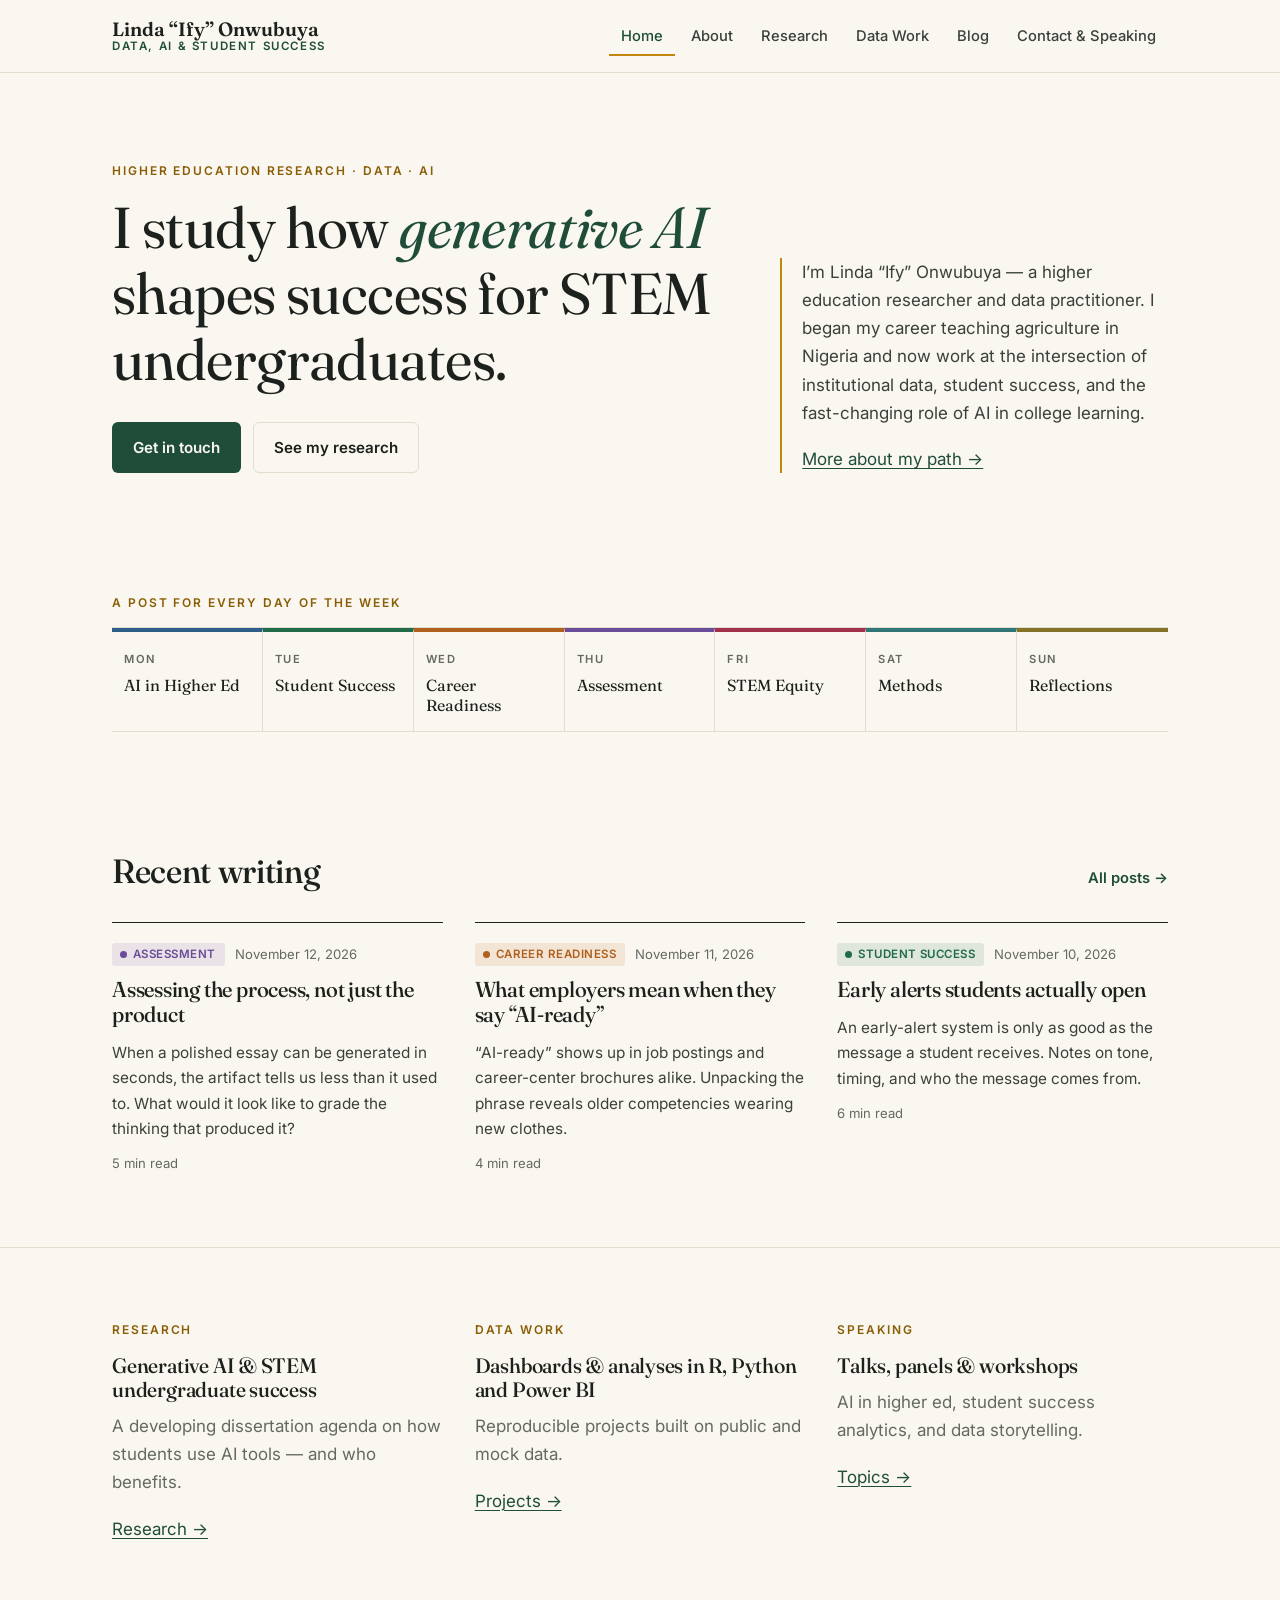
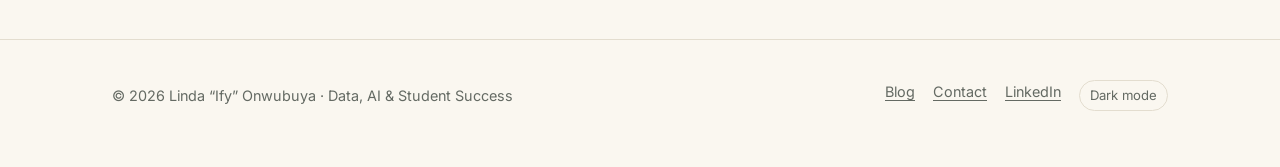
==== index.html @ b6c1badb "Build personal academic site with weekday-themed blog Six pages (Home, About, Research, Data Work, B" ====
<!doctype html>
<html lang="en">
<head>
<meta charset="utf-8">
<meta name="viewport" content="width=device-width, initial-scale=1">
<title>Linda “Ify” Onwubuya · Data, AI &amp; Student Success</title>
<meta name="description" content="Higher education researcher studying how generative AI shapes success for STEM undergraduates.">
<link rel="preconnect" href="https://fonts.googleapis.com">
<link rel="preconnect" href="https://fonts.gstatic.com" crossorigin>
<link href="https://fonts.googleapis.com/css2?family=Fraunces:ital,opsz,wght@0,9..144,400;0,9..144,500;0,9..144,600;1,9..144,400&family=Inter:wght@400;500;600&display=swap" rel="stylesheet">
<link rel="stylesheet" href="assets/css/style.css">
<link rel="icon" href="assets/img/favicon.svg" type="image/svg+xml">
</head>
<body>
<a class="skip" href="#main">Skip to content</a>
<header class="site-header">
  <div class="wrap">
    <a class="brand" href="index.html">
      <span class="brand-name">Linda “Ify” Onwubuya</span>
      <span class="brand-tag">Data, AI &amp; Student Success</span>
    </a>
    <button class="nav-toggle" aria-expanded="false" aria-controls="site-nav">Menu</button>
    <nav class="nav" id="site-nav" aria-label="Main">
      <a href="index.html" aria-current="page">Home</a>
      <a href="about.html">About</a>
      <a href="research.html">Research</a>
      <a href="data.html">Data Work</a>
      <a href="blog.html">Blog</a>
      <a href="contact.html">Contact & Speaking</a>
    </nav>
  </div>
</header>
<main id="main">

<section class="hero">
  <div class="wrap hero-grid">
    <div>
      <p class="eyebrow">Higher education research · Data · AI</p>
      <h1>I study how <em>generative AI</em> shapes success for STEM undergraduates.</h1>
      <div class="btn-row">
        <a class="btn btn-primary" href="contact.html">Get in touch</a>
        <a class="btn btn-ghost" href="research.html">See my research</a>
      </div>
    </div>
    <aside class="hero-aside">
      <p>I’m Linda “Ify” Onwubuya — a higher education researcher and data practitioner. I began my career teaching agriculture in Nigeria and now work at the intersection of institutional data, student success, and the fast-changing role of AI in college learning.</p>
      <p><a href="about.html">More about my path →</a></p>
    </aside>
  </div>
</section>

<section class="section-tight">
  <div class="wrap">
    <p class="eyebrow">A post for every day of the week</p>
    <nav class="rhythm" aria-label="Blog themes by weekday">
  <a href="blog.html?theme=ai" data-theme="ai"><span class="day">Mon</span><span class="theme">AI in Higher Ed</span></a>
  <a href="blog.html?theme=success" data-theme="success"><span class="day">Tue</span><span class="theme">Student Success</span></a>
  <a href="blog.html?theme=career" data-theme="career"><span class="day">Wed</span><span class="theme">Career Readiness</span></a>
  <a href="blog.html?theme=assessment" data-theme="assessment"><span class="day">Thu</span><span class="theme">Assessment</span></a>
  <a href="blog.html?theme=equity" data-theme="equity"><span class="day">Fri</span><span class="theme">STEM Equity</span></a>
  <a href="blog.html?theme=methods" data-theme="methods"><span class="day">Sat</span><span class="theme">Methods</span></a>
  <a href="blog.html?theme=reflections" data-theme="reflections"><span class="day">Sun</span><span class="theme">Reflections</span></a>
</nav>
  </div>
</section>

<section class="section">
  <div class="wrap">
    <div class="section-head">
      <h2>Recent writing</h2>
      <a href="blog.html">All posts →</a>
    </div>
    <div class="cards cards-3" id="featured-posts">
      <noscript><p>Read the latest posts on the <a href="blog.html">blog</a>.</p></noscript>
    </div>
  </div>
</section>

<section class="section">
  <div class="wrap cards cards-3">
    <div>
      <p class="eyebrow">Research</p>
      <h3>Generative AI &amp; STEM undergraduate success</h3>
      <p class="muted">A developing dissertation agenda on how students use AI tools — and who benefits.</p>
      <a href="research.html">Research →</a>
    </div>
    <div>
      <p class="eyebrow">Data work</p>
      <h3>Dashboards &amp; analyses in R, Python and Power BI</h3>
      <p class="muted">Reproducible projects built on public and mock data.</p>
      <a href="data.html">Projects →</a>
    </div>
    <div>
      <p class="eyebrow">Speaking</p>
      <h3>Talks, panels &amp; workshops</h3>
      <p class="muted">AI in higher ed, student success analytics, and data storytelling.</p>
      <a href="contact.html">Topics →</a>
    </div>
  </div>
</section>
</main>
<footer class="site-footer">
  <div class="wrap">
    <span>© <span id="year">2026</span> Linda “Ify” Onwubuya · Data, AI &amp; Student Success</span>
    <div class="foot-links">
      <a href="blog.html">Blog</a>
      <a href="contact.html">Contact</a>
      <a href="https://www.linkedin.com/in/your-profile" rel="noopener">LinkedIn</a>
      <button class="theme-btn" type="button">Dark mode</button>
    </div>
  </div>
</footer>
<script src="assets/js/posts.js"></script>
<script src="assets/js/main.js"></script>
</body>
</html>
---- assets/css/style.css ----
/* ==========================================================================
   Data, AI & Student Success — Linda "Ify" Onwubuya
   Editorial, journal-like styles. Deep green + warm amber on off-white.
   ========================================================================== */

:root {
  --bg: #FAF7F0;
  --surface: #FFFFFF;
  --ink: #1C211D;
  --ink-soft: #3A403B;
  --muted: #646A63;
  --rule: #E3DDCF;
  --green: #1F4D3A;
  --green-deep: #163A2B;
  --green-tint: #E5EDE7;
  --amber: #C2850F;
  --amber-ink: #8A5D06;
  --amber-tint: #F6EAD0;
  --focus: #C2850F;

  /* Theme tags — one per weekday */
  --t-ai: #2F5D8A;          /* Mon */
  --t-success: #1F6B4A;     /* Tue */
  --t-career: #B0601C;      /* Wed */
  --t-assessment: #6A4C98;  /* Thu */
  --t-equity: #A3304A;      /* Fri */
  --t-methods: #2F7476;     /* Sat */
  --t-reflections: #857226; /* Sun */
  --tag-tint: 12%;

  --serif: "Fraunces", Georgia, "Times New Roman", serif;
  --sans: "Inter", system-ui, -apple-system, "Segoe UI", Roboto, sans-serif;
  --measure: 68ch;
  --wrap: 1120px;
  --radius: 6px;
  color-scheme: light;
}

@media (prefers-color-scheme: dark) {
  :root:not([data-theme="light"]) {
    --bg: #141815;
    --surface: #1B201C;
    --ink: #ECE8DE;
    --ink-soft: #D3CFC4;
    --muted: #A4A99F;
    --rule: #2E352F;
    --green: #8CC3A6;
    --green-deep: #A9D5BC;
    --green-tint: #1F2E25;
    --amber: #E3A93A;
    --amber-ink: #EBB957;
    --amber-tint: #33291A;
    --t-ai: #7FA9D6;
    --t-success: #6FC198;
    --t-career: #E3975A;
    --t-assessment: #B39BE0;
    --t-equity: #E07F94;
    --t-methods: #6FC0C2;
    --t-reflections: #CDB860;
    --tag-tint: 18%;
    color-scheme: dark;
  }
}
:root[data-theme="dark"] {
  --bg: #141815;
  --surface: #1B201C;
  --ink: #ECE8DE;
  --ink-soft: #D3CFC4;
  --muted: #A4A99F;
  --rule: #2E352F;
  --green: #8CC3A6;
  --green-deep: #A9D5BC;
  --green-tint: #1F2E25;
  --amber: #E3A93A;
  --amber-ink: #EBB957;
  --amber-tint: #33291A;
  --t-ai: #7FA9D6;
  --t-success: #6FC198;
  --t-career: #E3975A;
  --t-assessment: #B39BE0;
  --t-equity: #E07F94;
  --t-methods: #6FC0C2;
  --t-reflections: #CDB860;
  --tag-tint: 18%;
  color-scheme: dark;
}

/* ---------- Base ---------- */
*, *::before, *::after { box-sizing: border-box; }
html { -webkit-text-size-adjust: 100%; scroll-behavior: smooth; }
body {
  margin: 0;
  background: var(--bg);
  color: var(--ink);
  font-family: var(--sans);
  font-size: 17px;
  line-height: 1.65;
  -webkit-font-smoothing: antialiased;
}
img, svg { max-width: 100%; display: block; }
a { color: var(--green); text-decoration-thickness: 1px; text-underline-offset: 3px; }
a:hover { color: var(--amber-ink); }
:focus-visible { outline: 2px solid var(--focus); outline-offset: 3px; border-radius: 2px; }

h1, h2, h3, h4 {
  font-family: var(--serif);
  font-weight: 500;
  line-height: 1.15;
  letter-spacing: -0.01em;
  color: var(--ink);
  margin: 0 0 .5em;
  font-variation-settings: "opsz" 72;
}
h1 { font-size: clamp(2.2rem, 5vw, 3.6rem); }
h2 { font-size: clamp(1.6rem, 3vw, 2.1rem); }
h3 { font-size: 1.3rem; }
p { margin: 0 0 1.1em; }

.wrap { max-width: var(--wrap); margin: 0 auto; padding: 0 16px; }
@media (min-width: 720px) { .wrap { padding: 0 32px; } }

.skip { position: absolute; left: -999px; top: 0; background: var(--green); color: #fff; padding: 8px 12px; z-index: 10; }
.skip:focus { left: 8px; top: 8px; }

/* ---------- Header ---------- */
.site-header { border-bottom: 1px solid var(--rule); background: var(--bg); position: sticky; top: 0; z-index: 5; }
.site-header .wrap { display: flex; align-items: center; justify-content: space-between; gap: 16px; min-height: 72px; }
.brand { text-decoration: none; color: var(--ink); display: flex; flex-direction: column; line-height: 1.15; }
.brand-name { font-family: var(--serif); font-size: 1.2rem; font-weight: 600; }
.brand-tag { font-size: .72rem; letter-spacing: .14em; text-transform: uppercase; color: var(--green); font-weight: 600; }
.brand:hover { color: var(--ink); }

.nav { display: flex; gap: 4px; align-items: center; }
.nav a {
  text-decoration: none; color: var(--ink-soft); font-size: .92rem; font-weight: 500;
  padding: 8px 12px; border-radius: var(--radius);
}
.nav a:hover { color: var(--green); background: var(--green-tint); }
.nav a[aria-current="page"] { color: var(--green); box-shadow: inset 0 -2px 0 var(--amber); border-radius: 0; }

.nav-toggle {
  display: none; background: none; border: 1px solid var(--rule); color: var(--ink);
  padding: 8px 12px; border-radius: var(--radius); font: inherit; font-size: .9rem; cursor: pointer;
}
@media (max-width: 860px) {
  .nav-toggle { display: inline-block; }
  .nav {
    display: none; position: absolute; top: 72px; left: 0; right: 0; flex-direction: column; align-items: stretch;
    background: var(--bg); border-bottom: 1px solid var(--rule); padding: 8px 16px 16px;
  }
  .nav.open { display: flex; }
  .nav a[aria-current="page"] { box-shadow: inset 3px 0 0 var(--amber); }
}

/* ---------- Sections ---------- */
main { display: block; }
.section { padding: 72px 0; }
.section + .section { border-top: 1px solid var(--rule); }
.section-tight { padding: 48px 0; }
.eyebrow {
  font-size: .75rem; font-weight: 600; letter-spacing: .16em; text-transform: uppercase;
  color: var(--amber-ink); margin: 0 0 14px;
}
.lede { font-size: 1.2rem; color: var(--ink-soft); max-width: var(--measure); }
.prose { max-width: var(--measure); }
.prose h2 { margin-top: 1.6em; }
.prose h3 { margin-top: 1.4em; }
.muted { color: var(--muted); }
.small { font-size: .88rem; }

.page-head { padding: 72px 0 40px; }
.page-head h1 { max-width: 20ch; }
.page-head .lede { margin-top: 12px; }

/* ---------- Hero ---------- */
.hero { padding: 88px 0 72px; }
.hero h1 { max-width: 18ch; font-weight: 400; }
.hero h1 em { font-style: italic; color: var(--green); }
.hero-grid { display: grid; gap: 48px; align-items: end; }
@media (min-width: 900px) { .hero-grid { grid-template-columns: 1.6fr 1fr; } }
.hero-aside { border-left: 2px solid var(--amber); padding-left: 20px; color: var(--ink-soft); }
.hero-aside p:last-child { margin-bottom: 0; }

/* ---------- Buttons ---------- */
.btn {
  display: inline-flex; align-items: center; gap: 8px; font: inherit; font-weight: 600; font-size: .95rem;
  text-decoration: none; padding: 12px 20px; border-radius: var(--radius); border: 1px solid transparent; cursor: pointer;
}
.btn-primary { background: var(--green); color: var(--bg); }
.btn-primary:hover { background: var(--green-deep); color: var(--bg); }
.btn-ghost { border-color: var(--rule); color: var(--ink); background: transparent; }
.btn-ghost:hover { border-color: var(--green); color: var(--green); }
.btn-row { display: flex; flex-wrap: wrap; gap: 12px; margin-top: 28px; }

/* ---------- Theme tags (signature) ---------- */
.tag {
  --c: var(--green);
  display: inline-flex; align-items: center; gap: 6px; white-space: nowrap;
  font-size: .72rem; font-weight: 600; letter-spacing: .04em; text-transform: uppercase;
  color: var(--c); background: color-mix(in srgb, var(--c) var(--tag-tint), transparent);
  padding: 4px 9px 4px 8px; border-radius: 3px; text-decoration: none; line-height: 1.3;
}
.tag::before { content: ""; width: 7px; height: 7px; border-radius: 50%; background: var(--c); flex: none; }
.tag[data-theme="ai"]          { --c: var(--t-ai); }
.tag[data-theme="success"]     { --c: var(--t-success); }
.tag[data-theme="career"]      { --c: var(--t-career); }
.tag[data-theme="assessment"]  { --c: var(--t-assessment); }
.tag[data-theme="equity"]      { --c: var(--t-equity); }
.tag[data-theme="methods"]     { --c: var(--t-methods); }
.tag[data-theme="reflections"] { --c: var(--t-reflections); }

/* Weekday rhythm strip */
.rhythm { display: grid; grid-template-columns: repeat(7, minmax(0, 1fr)); gap: 0; border-top: 1px solid var(--rule); border-bottom: 1px solid var(--rule); }
.rhythm a {
  --c: var(--green);
  display: block; padding: 18px 12px 16px; text-decoration: none; color: var(--ink);
  border-top: 4px solid var(--c); border-right: 1px solid var(--rule); transition: background .15s;
}
.rhythm a:last-child { border-right: 0; }
.rhythm a:hover { background: color-mix(in srgb, var(--c) 8%, transparent); color: var(--ink); }
.rhythm .day { display: block; font-size: .7rem; letter-spacing: .14em; text-transform: uppercase; color: var(--muted); font-weight: 600; }
.rhythm .theme { display: block; font-family: var(--serif); font-size: 1rem; line-height: 1.25; margin-top: 6px; }
.rhythm a[data-theme="ai"] { --c: var(--t-ai); }
.rhythm a[data-theme="success"] { --c: var(--t-success); }
.rhythm a[data-theme="career"] { --c: var(--t-career); }
.rhythm a[data-theme="assessment"] { --c: var(--t-assessment); }
.rhythm a[data-theme="equity"] { --c: var(--t-equity); }
.rhythm a[data-theme="methods"] { --c: var(--t-methods); }
.rhythm a[data-theme="reflections"] { --c: var(--t-reflections); }
@media (max-width: 820px) {
  .rhythm { grid-template-columns: 1fr; }
  .rhythm a { border-top: 0; border-left: 4px solid var(--c); border-right: 0; border-bottom: 1px solid var(--rule); display: flex; gap: 16px; align-items: baseline; padding: 12px 14px; }
  .rhythm a:last-child { border-bottom: 0; }
  .rhythm .day { width: 3.5em; flex: none; }
  .rhythm .theme { margin-top: 0; }
}

/* ---------- Post cards / list ---------- */
.section-head { display: flex; justify-content: space-between; align-items: baseline; gap: 16px; flex-wrap: wrap; margin-bottom: 32px; }
.section-head h2 { margin: 0; }
.section-head a { font-size: .92rem; font-weight: 600; text-decoration: none; }

.cards { display: grid; gap: 32px; }
@media (min-width: 760px) { .cards-3 { grid-template-columns: repeat(3, 1fr); } .cards-2 { grid-template-columns: repeat(2, 1fr); } }

.post-card { display: flex; flex-direction: column; gap: 12px; padding-top: 20px; border-top: 1px solid var(--ink); }
.post-card h3 { margin: 0; font-size: 1.35rem; }
.post-card h3 a { color: var(--ink); text-decoration: none; }
.post-card h3 a:hover { color: var(--green); }
.post-card p { margin: 0; color: var(--ink-soft); font-size: .96rem; }
.meta { display: flex; flex-wrap: wrap; align-items: center; gap: 10px; font-size: .82rem; color: var(--muted); }

.post-list { list-style: none; margin: 0; padding: 0; }
.post-row { display: grid; gap: 8px 32px; padding: 28px 0; border-bottom: 1px solid var(--rule); }
.post-row:first-child { border-top: 1px solid var(--rule); }
@media (min-width: 760px) { .post-row { grid-template-columns: 170px 1fr; } }
.post-row .when { font-size: .85rem; color: var(--muted); padding-top: 4px; }
.post-row .when strong { display: block; color: var(--ink-soft); font-weight: 600; }
.post-row h3 { margin: 8px 0 6px; font-size: 1.45rem; }
.post-row h3 a { color: var(--ink); text-decoration: none; }
.post-row h3 a:hover { color: var(--green); }
.post-row p { margin: 0; color: var(--ink-soft); max-width: 62ch; }

/* Filter chips */
.filters { display: flex; flex-wrap: wrap; gap: 8px; margin: 0 0 36px; padding: 0; list-style: none; }
.chip {
  --c: var(--ink);
  font: inherit; font-size: .85rem; font-weight: 500; cursor: pointer;
  display: inline-flex; align-items: center; gap: 8px;
  padding: 7px 14px; border-radius: 999px; border: 1px solid var(--rule); background: var(--surface); color: var(--ink-soft);
}
.chip .dot { width: 8px; height: 8px; border-radius: 50%; background: var(--c); }
.chip .d { font-size: .7rem; letter-spacing: .1em; text-transform: uppercase; color: var(--muted); }
.chip:hover { border-color: var(--c); }
.chip[aria-pressed="true"] { background: var(--c); border-color: var(--c); color: var(--bg); }
.chip[aria-pressed="true"] .dot { background: var(--bg); }
.chip[aria-pressed="true"] .d { color: var(--bg); opacity: .8; }
.chip[data-theme="all"] { --c: var(--green); }
.chip[data-theme="ai"] { --c: var(--t-ai); }
.chip[data-theme="success"] { --c: var(--t-success); }
.chip[data-theme="career"] { --c: var(--t-career); }
.chip[data-theme="assessment"] { --c: var(--t-assessment); }
.chip[data-theme="equity"] { --c: var(--t-equity); }
.chip[data-theme="methods"] { --c: var(--t-methods); }
.chip[data-theme="reflections"] { --c: var(--t-reflections); }
.filter-status { font-size: .9rem; color: var(--muted); margin: -20px 0 16px; min-height: 1.5em; }

/* ---------- Article ---------- */
.article-head { padding: 64px 0 24px; max-width: var(--measure); }
.article-head h1 { font-size: clamp(2rem, 4.5vw, 3rem); }
.article-body { max-width: var(--measure); padding-bottom: 72px; font-size: 1.06rem; }
.article-body h2 { font-size: 1.55rem; margin-top: 1.8em; }
.article-body blockquote {
  margin: 1.6em 0; padding: 4px 0 4px 20px; border-left: 3px solid var(--amber);
  font-family: var(--serif); font-size: 1.25rem; line-height: 1.45; color: var(--ink);
}
.article-body ul { padding-left: 1.2em; }
.article-body li { margin-bottom: .4em; }
.article-foot { border-top: 1px solid var(--rule); padding-top: 24px; display: flex; justify-content: space-between; flex-wrap: wrap; gap: 12px; }

/* ---------- Two-column + lists ---------- */
.split { display: grid; gap: 48px; }
@media (min-width: 900px) { .split { grid-template-columns: 240px 1fr; } .split > :first-child { position: sticky; top: 100px; align-self: start; } }
.split h2 { font-size: 1.5rem; }

.entries { list-style: none; margin: 0; padding: 0; }
.entries li { padding: 18px 0; border-bottom: 1px solid var(--rule); }
.entries li:first-child { padding-top: 0; }
.entries .yr { font-size: .8rem; font-weight: 600; letter-spacing: .08em; color: var(--amber-ink); display: block; margin-bottom: 4px; }
.entries .title { font-family: var(--serif); font-size: 1.12rem; color: var(--ink); }
.entries .venue { color: var(--muted); font-size: .92rem; display: block; margin-top: 4px; }
.status {
  display: inline-block; font-size: .7rem; font-weight: 600; letter-spacing: .08em; text-transform: uppercase;
  border: 1px solid var(--rule); color: var(--muted); padding: 1px 7px; border-radius: 3px; margin-left: 6px; vertical-align: 2px;
}
.placeholder { background: var(--amber-tint); color: var(--amber-ink); padding: 0 4px; border-radius: 2px; font-size: .9em; }

/* Timeline (About) */
.timeline { list-style: none; margin: 0; padding: 0; border-left: 2px solid var(--rule); }
.timeline li { position: relative; padding: 0 0 36px 28px; }
.timeline li::before {
  content: ""; position: absolute; left: -7px; top: 8px; width: 12px; height: 12px; border-radius: 50%;
  background: var(--bg); border: 2px solid var(--green);
}
.timeline li:last-child { padding-bottom: 0; }
.timeline li:last-child::before { background: var(--amber); border-color: var(--amber); }
.timeline .place { font-size: .78rem; font-weight: 600; letter-spacing: .12em; text-transform: uppercase; color: var(--green); }
.timeline h3 { margin: 4px 0 8px; }
.timeline p { color: var(--ink-soft); margin: 0; max-width: 60ch; }

/* Callout */
.callout {
  background: var(--surface); border: 1px solid var(--rule); border-radius: var(--radius); padding: 28px;
  display: flex; flex-wrap: wrap; gap: 20px; justify-content: space-between; align-items: center;
}
.callout h3 { margin: 0 0 4px; }
.callout p { margin: 0; color: var(--ink-soft); }

/* ---------- Project cards (Data Work) ---------- */
.project { background: var(--surface); border: 1px solid var(--rule); border-radius: var(--radius); overflow: hidden; display: flex; flex-direction: column; }
.project-fig { border-bottom: 1px solid var(--rule); padding: 20px 20px 12px; background: var(--bg); }
.project-fig svg { width: 100%; height: auto; }
.project-body { padding: 24px; display: flex; flex-direction: column; gap: 12px; flex: 1; }
.project-body h3 { margin: 0; }
.project-body p { margin: 0; color: var(--ink-soft); font-size: .96rem; }
.tools { display: flex; flex-wrap: wrap; gap: 6px; }
.tool { font-size: .75rem; font-weight: 600; padding: 3px 8px; border-radius: 3px; background: var(--green-tint); color: var(--green); }
.project dl { margin: 4px 0 0; display: grid; grid-template-columns: auto 1fr; gap: 4px 12px; font-size: .86rem; }
.project dt { color: var(--muted); }
.project dd { margin: 0; color: var(--ink-soft); }
.project-links { margin-top: auto; padding-top: 8px; display: flex; gap: 16px; font-size: .9rem; font-weight: 600; }
.project-links a { text-decoration: none; }
.project-links a:hover { text-decoration: underline; }

/* Chart text inside SVG figures */
.fig-label { font: 600 11px var(--sans); fill: var(--muted); letter-spacing: .04em; }
.fig-value { font: 600 11px var(--sans); fill: var(--ink-soft); }
.fig-axis { stroke: var(--rule); stroke-width: 1; }
.fig-green { fill: var(--green); }
.fig-amber { fill: var(--amber); }
.fig-line-green { stroke: var(--green); }
.fig-line-amber { stroke: var(--amber); }
.fig-soft { fill: var(--green-tint); }

/* ---------- Topics (Contact) ---------- */
.topics { display: grid; gap: 0; counter-reset: t; }
@media (min-width: 760px) { .topics { grid-template-columns: repeat(2, 1fr); column-gap: 48px; } }
.topic { padding: 22px 0; border-top: 1px solid var(--rule); counter-increment: t; }
.topic h3 { margin: 0 0 6px; font-size: 1.2rem; }
.topic h3::before { content: counter(t, decimal-leading-zero); font-family: var(--sans); font-size: .75rem; font-weight: 600; color: var(--amber-ink); margin-right: 10px; letter-spacing: .08em; vertical-align: 3px; }
.topic p { margin: 0; color: var(--ink-soft); font-size: .96rem; }

.contact-list { list-style: none; margin: 0; padding: 0; }
.contact-list li { display: grid; grid-template-columns: 110px 1fr; gap: 12px; padding: 14px 0; border-bottom: 1px solid var(--rule); }
.contact-list .k { font-size: .78rem; font-weight: 600; letter-spacing: .12em; text-transform: uppercase; color: var(--muted); padding-top: 3px; }
.contact-list a { word-break: break-word; }

/* ---------- Footer ---------- */
.site-footer { border-top: 1px solid var(--rule); padding: 40px 0 56px; margin-top: 24px; font-size: .9rem; color: var(--muted); }
.site-footer .wrap { display: flex; flex-wrap: wrap; justify-content: space-between; gap: 16px; align-items: center; }
.site-footer a { color: var(--muted); }
.site-footer a:hover { color: var(--green); }
.foot-links { display: flex; gap: 18px; flex-wrap: wrap; }
.theme-btn { background: none; border: 1px solid var(--rule); color: var(--muted); font: inherit; font-size: .82rem; padding: 4px 10px; border-radius: 999px; cursor: pointer; }
.theme-btn:hover { color: var(--green); border-color: var(--green); }

@media (prefers-reduced-motion: reduce) { html { scroll-behavior: auto; } * { transition: none !important; } }
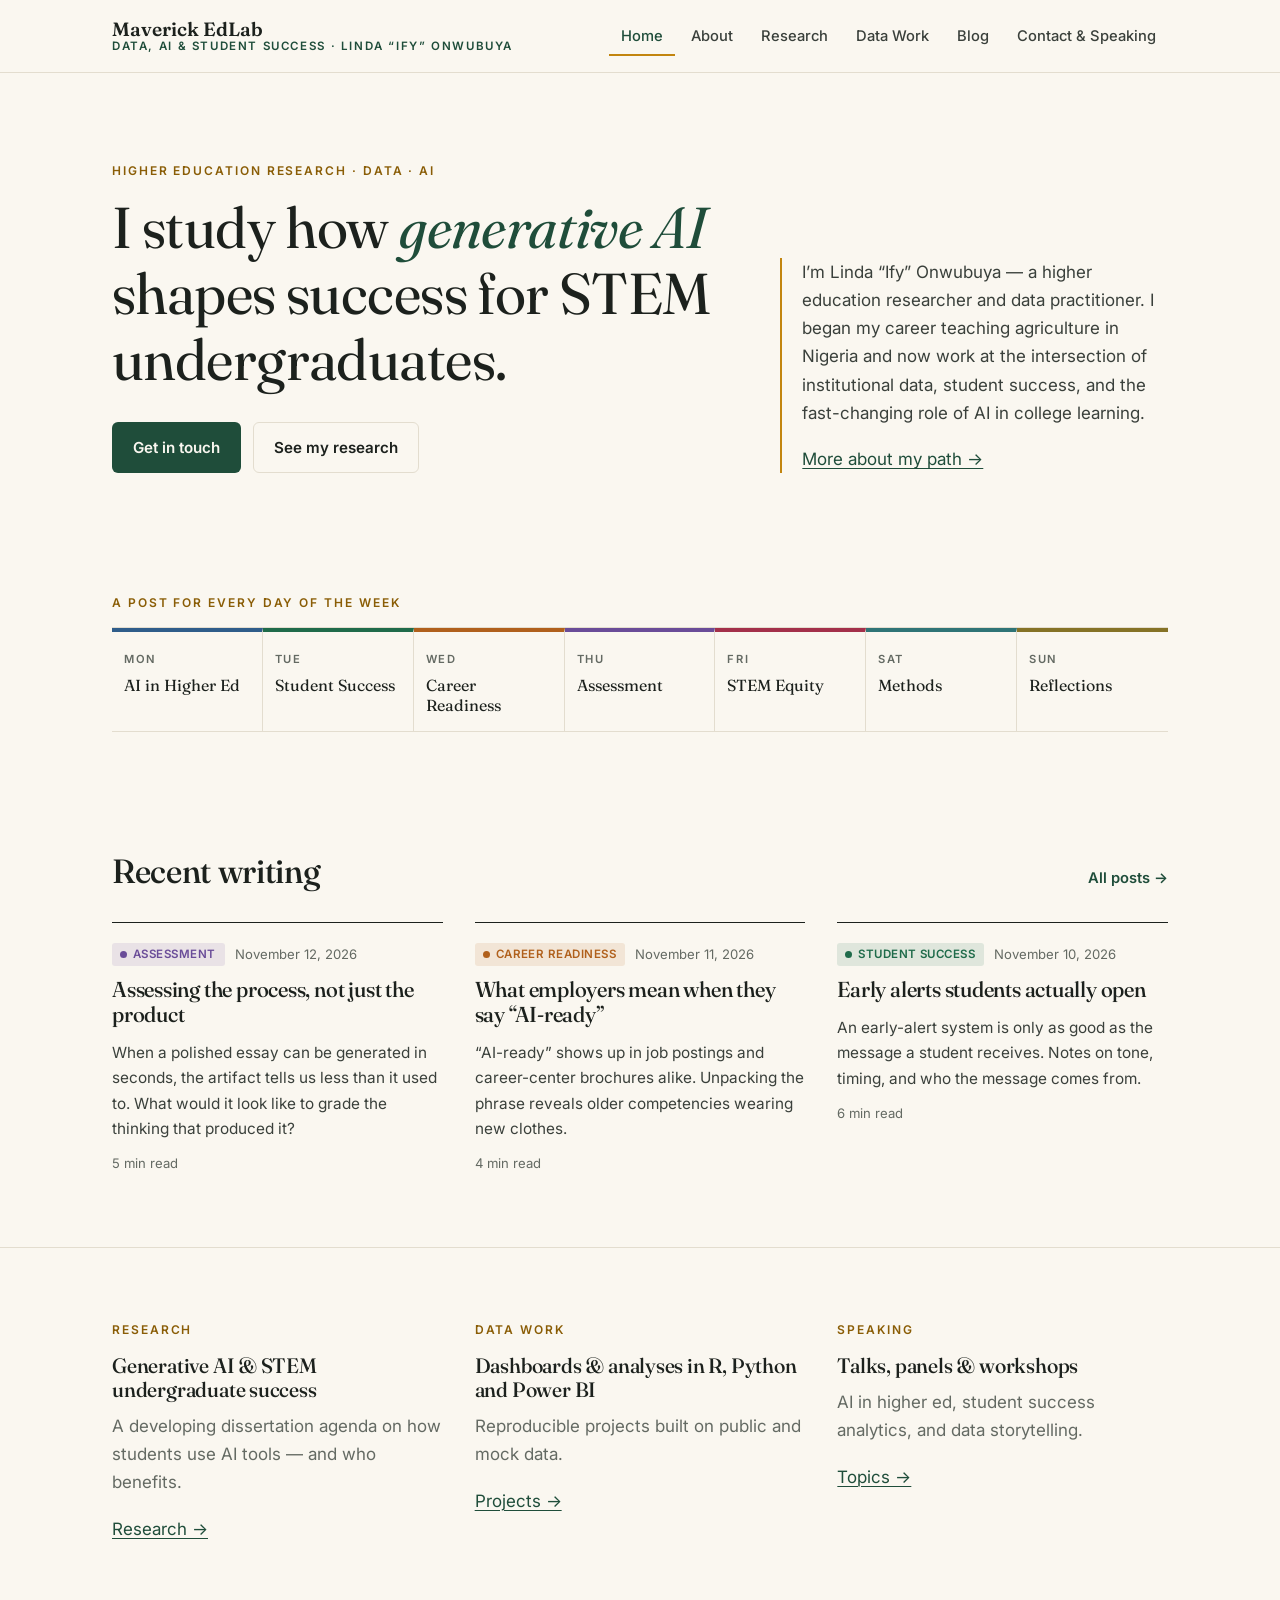
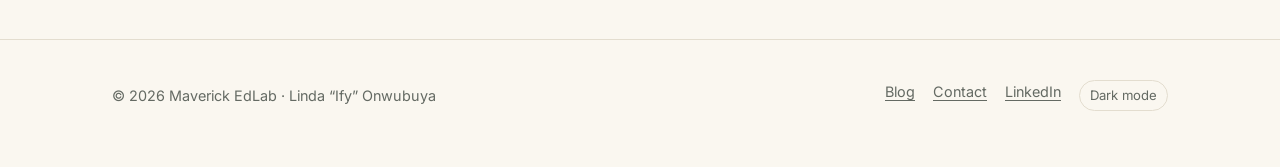
==== commit 466558c7: "Rebrand site as Maverick EdLab Header, page titles, footer, favicon and README now use the Maverick " ====
--- a/index.html
+++ b/index.html
@@ -3,7 +3,7 @@
 <head>
 <meta charset="utf-8">
 <meta name="viewport" content="width=device-width, initial-scale=1">
-<title>Linda “Ify” Onwubuya · Data, AI &amp; Student Success</title>
+<title>Maverick EdLab · Linda “Ify” Onwubuya — Data, AI &amp; Student Success</title>
 <meta name="description" content="Higher education researcher studying how generative AI shapes success for STEM undergraduates.">
 <link rel="preconnect" href="https://fonts.googleapis.com">
 <link rel="preconnect" href="https://fonts.gstatic.com" crossorigin>
@@ -16,8 +16,8 @@
 <header class="site-header">
   <div class="wrap">
     <a class="brand" href="index.html">
-      <span class="brand-name">Linda “Ify” Onwubuya</span>
-      <span class="brand-tag">Data, AI &amp; Student Success</span>
+      <span class="brand-name">Maverick EdLab</span>
+      <span class="brand-tag">Data, AI &amp; Student Success <span class="brand-by">· Linda “Ify” Onwubuya</span></span>
     </a>
     <button class="nav-toggle" aria-expanded="false" aria-controls="site-nav">Menu</button>
     <nav class="nav" id="site-nav" aria-label="Main">
@@ -101,7 +101,7 @@
 </main>
 <footer class="site-footer">
   <div class="wrap">
-    <span>© <span id="year">2026</span> Linda “Ify” Onwubuya · Data, AI &amp; Student Success</span>
+    <span>© <span id="year">2026</span> Maverick EdLab · Linda “Ify” Onwubuya</span>
     <div class="foot-links">
       <a href="blog.html">Blog</a>
       <a href="contact.html">Contact</a>
--- a/assets/css/style.css
+++ b/assets/css/style.css
@@ -385,3 +385,6 @@
 .theme-btn:hover { color: var(--green); border-color: var(--green); }
 
 @media (prefers-reduced-motion: reduce) { html { scroll-behavior: auto; } * { transition: none !important; } }
+
+/* Brand byline: hide the name on very small screens to keep the header tidy */
+@media (max-width: 420px) { .brand-by { display: none; } }
